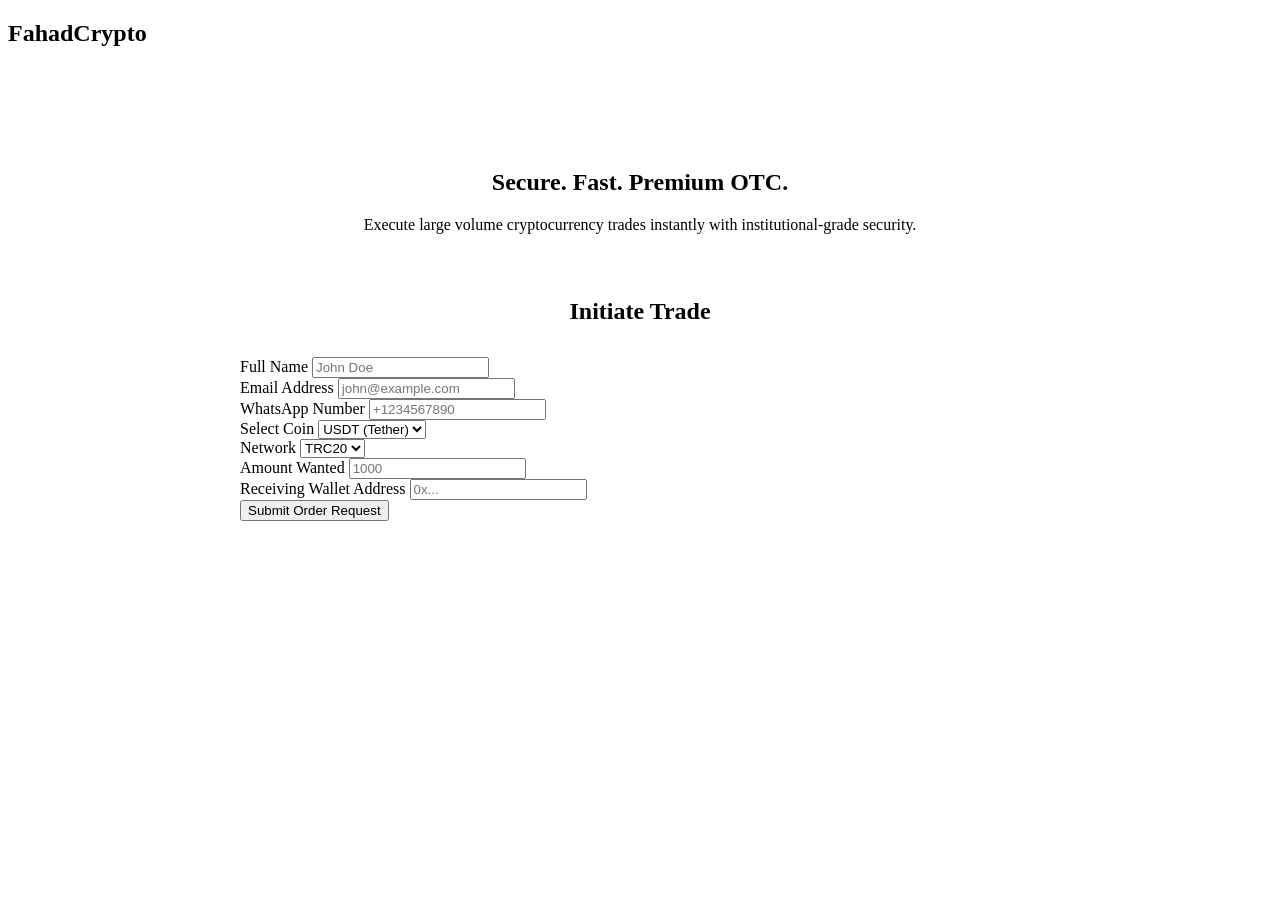
==== index.html @ 8bf661bc "Add files via upload" ====
<!DOCTYPE html>
<html lang="en">
<head>
  <meta charset="UTF-8">
  <meta name="viewport" content="width=device-width, initial-scale=1.0, maximum-scale=1.0, user-scalable=no">
  <title>Fahad Crypto Exchange | Premium OTC Trading</title>
  <link rel="icon" type="image/svg+xml" href="favicon.svg">
  <link rel="stylesheet" href="assets/css/style.css">
</head>
<body>

  <div class="container">
    <header>
      <div class="logo">
        <h2>Fahad<span class="neon-text">Crypto</span></h2>
      </div>
      <nav class="nav-links" id="navDrawer">
        <a href="#" style="color:white; text-decoration:none;">Home</a>
        <a href="track.html" style="color:white; text-decoration:none;">Track Order</a>
      </nav>
    </header>

    <main style="padding: 4rem 0;">
      <section style="text-align: center; margin-bottom: 4rem;">
        <h1>Secure. Fast. <span class="neon-text">Premium OTC.</span></h1>
        <p>Execute large volume cryptocurrency trades instantly with institutional-grade security.</p>
      </section>

      <section class="glass-card" style="max-width: 800px; margin: 0 auto;">
        <h2 style="margin-bottom: 2rem; text-align: center;">Initiate Trade</h2>
        
        <form id="orderForm">
          <div class="grid-layout">
            <div class="form-group">
              <label>Full Name</label>
              <input type="text" id="name" required placeholder="John Doe">
            </div>
            <div class="form-group">
              <label>Email Address</label>
              <input type="email" id="email" required placeholder="john@example.com">
            </div>
          </div>

          <div class="grid-layout">
            <div class="form-group">
              <label>WhatsApp Number</label>
              <input type="tel" id="whatsapp" required placeholder="+1234567890">
            </div>
            <div class="form-group">
              <label>Select Coin</label>
              <select id="coin" required>
                <option value="USDT">USDT (Tether)</option>
                <option value="BTC">Bitcoin</option>
                <option value="ETH">Ethereum</option>
                <option value="SOL">Solana</option>
              </select>
            </div>
          </div>

          <div class="grid-layout">
            <div class="form-group">
              <label>Network</label>
              <select id="network" required>
                <option value="TRC20">TRC20</option>
                <option value="ERC20">ERC20</option>
                <option value="BEP20">BEP20</option>
              </select>
            </div>
            <div class="form-group">
              <label>Amount Wanted</label>
              <input type="number" id="amount" required placeholder="1000">
            </div>
          </div>

          <div class="form-group">
            <label>Receiving Wallet Address</label>
            <input type="text" id="wallet" required placeholder="0x...">
          </div>

          <button type="submit" class="btn btn-primary" id="submitBtn">Submit Order Request</button>
        </form>
      </section>
    </main>
  </div>

  <script src="assets/js/api.js"></script>
  <script src="assets/js/app.js"></script>
</body>
</html>
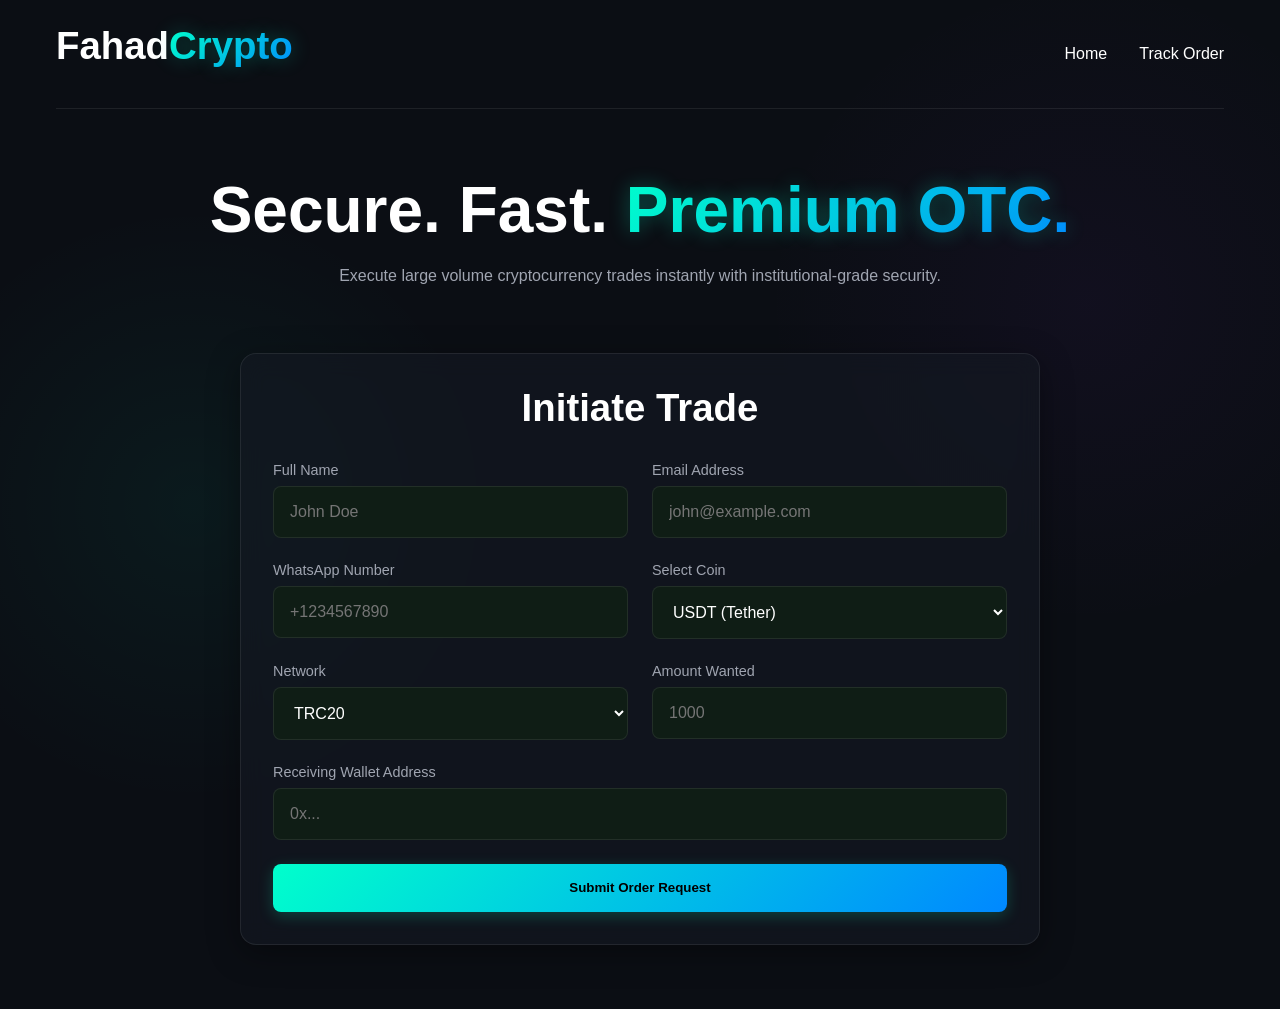
==== commit 08ce2855: "Update index.html" ====
--- a/index.html
+++ b/index.html
@@ -82,8 +82,38 @@
       </section>
     </main>
   </div>
+<script>
+  atOptions = {
+    'key' : '57435c300025ae8d9806650ff1e64fea',
+    'format' : 'iframe',
+    'height' : 250,
+    'width' : 300,
+    'params' : {}
+  };
+</script>
+<script src="https://www.highperformanceformat.com/57435c300025ae8d9806650ff1e64fea/invoke.js"></script>
+<script>
+  atOptions = {
+    'key' : '57435c300025ae8d9806650ff1e64fea',
+    'format' : 'iframe',
+    'height' : 250,
+    'width' : 300,
+    'params' : {}
+  };
+</script>
+<script src="https://www.highperformanceformat.com/57435c300025ae8d9806650ff1e64fea/invoke.js"></script>
+<script>
+  atOptions = {
+    'key' : '57435c300025ae8d9806650ff1e64fea',
+    'format' : 'iframe',
+    'height' : 250,
+    'width' : 300,
+    'params' : {}
+  };
+</script>
+<script src="https://www.highperformanceformat.com/57435c300025ae8d9806650ff1e64fea/invoke.js"></script>
 
   <script src="assets/js/api.js"></script>
   <script src="assets/js/app.js"></script>
 </body>
-</html>+</html>
--- a/assets/css/style.css
+++ b/assets/css/style.css
@@ -0,0 +1,194 @@
+/* ==========================================
+   GLOBAL VARIABLES & RESET
+========================================== */
+:root {
+  --bg-color: #0b0e14;
+  --surface-color: rgba(20, 25, 35, 0.6);
+  --primary-neon: #00ffcc;
+  --accent-purple: #8a2be2;
+  --text-main: #ffffff;
+  --text-muted: #a0a5b1;
+  --border-glass: rgba(255, 255, 255, 0.08);
+  --gradient-btn: linear-gradient(135deg, #00ffcc, #0088ff);
+  
+  /* Responsive Typography */
+  --font-h1: clamp(2rem, 5vw, 4rem);
+  --font-h2: clamp(1.5rem, 3vw, 2.5rem);
+  --font-p: clamp(0.9rem, 2vw, 1rem);
+}
+
+* {
+  margin: 0; padding: 0; box-sizing: border-box;
+  font-family: -apple-system, BlinkMacSystemFont, "Segoe UI", Roboto, Helvetica, Arial, sans-serif;
+}
+
+body {
+  background-color: var(--bg-color);
+  color: var(--text-main);
+  background-image: 
+    radial-gradient(circle at 15% 50%, rgba(0, 255, 204, 0.05), transparent 25%),
+    radial-gradient(circle at 85% 30%, rgba(138, 43, 226, 0.05), transparent 25%);
+  overflow-x: hidden;
+  min-height: 100vh;
+}
+
+/* ==========================================
+   LAYOUTS & CONTAINERS
+========================================== */
+.container {
+  width: 100%;
+  max-width: 1200px;
+  margin: 0 auto;
+  padding: 0 1rem;
+}
+
+/* Glassmorphism Cards */
+.glass-card {
+  background: var(--surface-color);
+  backdrop-filter: blur(12px);
+  -webkit-backdrop-filter: blur(12px);
+  border: 1px solid var(--border-glass);
+  border-radius: 16px;
+  padding: 2rem;
+  box-shadow: 0 8px 32px 0 rgba(0, 0, 0, 0.37);
+  transition: transform 0.3s ease;
+}
+
+/* ==========================================
+   RESPONSIVE GRIDS
+========================================== */
+.grid-layout {
+  display: grid;
+  grid-template-columns: repeat(auto-fit, minmax(280px, 1fr));
+  gap: 1.5rem;
+  width: 100%;
+}
+
+/* ==========================================
+   TYPOGRAPHY & ACCENTS
+========================================== */
+h1 { font-size: var(--font-h1); font-weight: 700; margin-bottom: 1rem; }
+h2 { font-size: var(--font-h2); font-weight: 600; margin-bottom: 1rem; }
+p { font-size: var(--font-p); color: var(--text-muted); line-height: 1.6; }
+
+.neon-text {
+  background: var(--gradient-btn);
+  -webkit-background-clip: text;
+  -webkit-text-fill-color: transparent;
+  text-shadow: 0 0 20px rgba(0, 255, 204, 0.3);
+}
+
+/* ==========================================
+   FORMS & INPUTS (Mobile First)
+========================================== */
+.form-group {
+  margin-bottom: 1.5rem;
+  width: 100%;
+}
+
+label {
+  display: block;
+  margin-bottom: 0.5rem;
+  font-size: 0.9rem;
+  color: var(--text-muted);
+}
+
+input, select, textarea {
+  width: 100%;
+  padding: 1rem;
+  background: rgba(15, 29, 21, 1);
+  border: 1px solid var(--border-glass);
+  border-radius: 8px;
+  color: var(--text-main);
+  font-size: 1rem;
+  transition: border-color 0.3s;
+}
+
+input:focus, select:focus, textarea:focus {
+  outline: none;
+  border-color: var(--primary-neon);
+}
+
+/* ==========================================
+   BUTTONS
+========================================== */
+.btn {
+  display: inline-flex;
+  align-items: center;
+  justify-content: center;
+  width: 100%;
+  min-height: 48px; /* Touch-friendly height */
+  padding: 0 1.5rem;
+  border-radius: 8px;
+  border: none;
+  font-weight: 600;
+  cursor: pointer;
+  transition: all 0.3s ease;
+}
+
+.btn-primary {
+  background: var(--gradient-btn);
+  color: #000;
+  box-shadow: 0 4px 15px rgba(0, 255, 204, 0.2);
+}
+
+.btn-primary:hover {
+  transform: translateY(-2px);
+  box-shadow: 0 6px 20px rgba(0, 255, 204, 0.4);
+}
+
+/* ==========================================
+   TABLES (Responsive Wrapper)
+========================================== */
+.table-container {
+  overflow-x: auto;
+  width: 100%;
+  border-radius: 8px;
+  border: 1px solid var(--border-glass);
+}
+
+table {
+  width: 100%;
+  border-collapse: collapse;
+  white-space: nowrap;
+}
+
+th, td {
+  padding: 1rem;
+  text-align: left;
+  border-bottom: 1px solid var(--border-glass);
+}
+
+th {
+  background: rgba(0, 0, 0, 0.2);
+  color: var(--text-muted);
+}
+
+/* ==========================================
+   NAVIGATION DRAWER (Mobile)
+========================================== */
+header {
+  display: flex;
+  justify-content: space-between;
+  align-items: center;
+  padding: 1.5rem 0;
+  border-bottom: 1px solid var(--border-glass);
+}
+
+.nav-links { display: flex; gap: 2rem; }
+
+@media (max-width: 768px) {
+  .nav-links {
+    position: fixed;
+    top: 0; right: -100%;
+    width: 250px; height: 100vh;
+    background: var(--bg-color);
+    flex-direction: column;
+    padding: 4rem 2rem;
+    transition: 0.3s ease;
+    border-left: 1px solid var(--border-glass);
+    z-index: 100;
+  }
+  .nav-links.active { right: 0; }
+  .btn { width: 100%; }
+}
